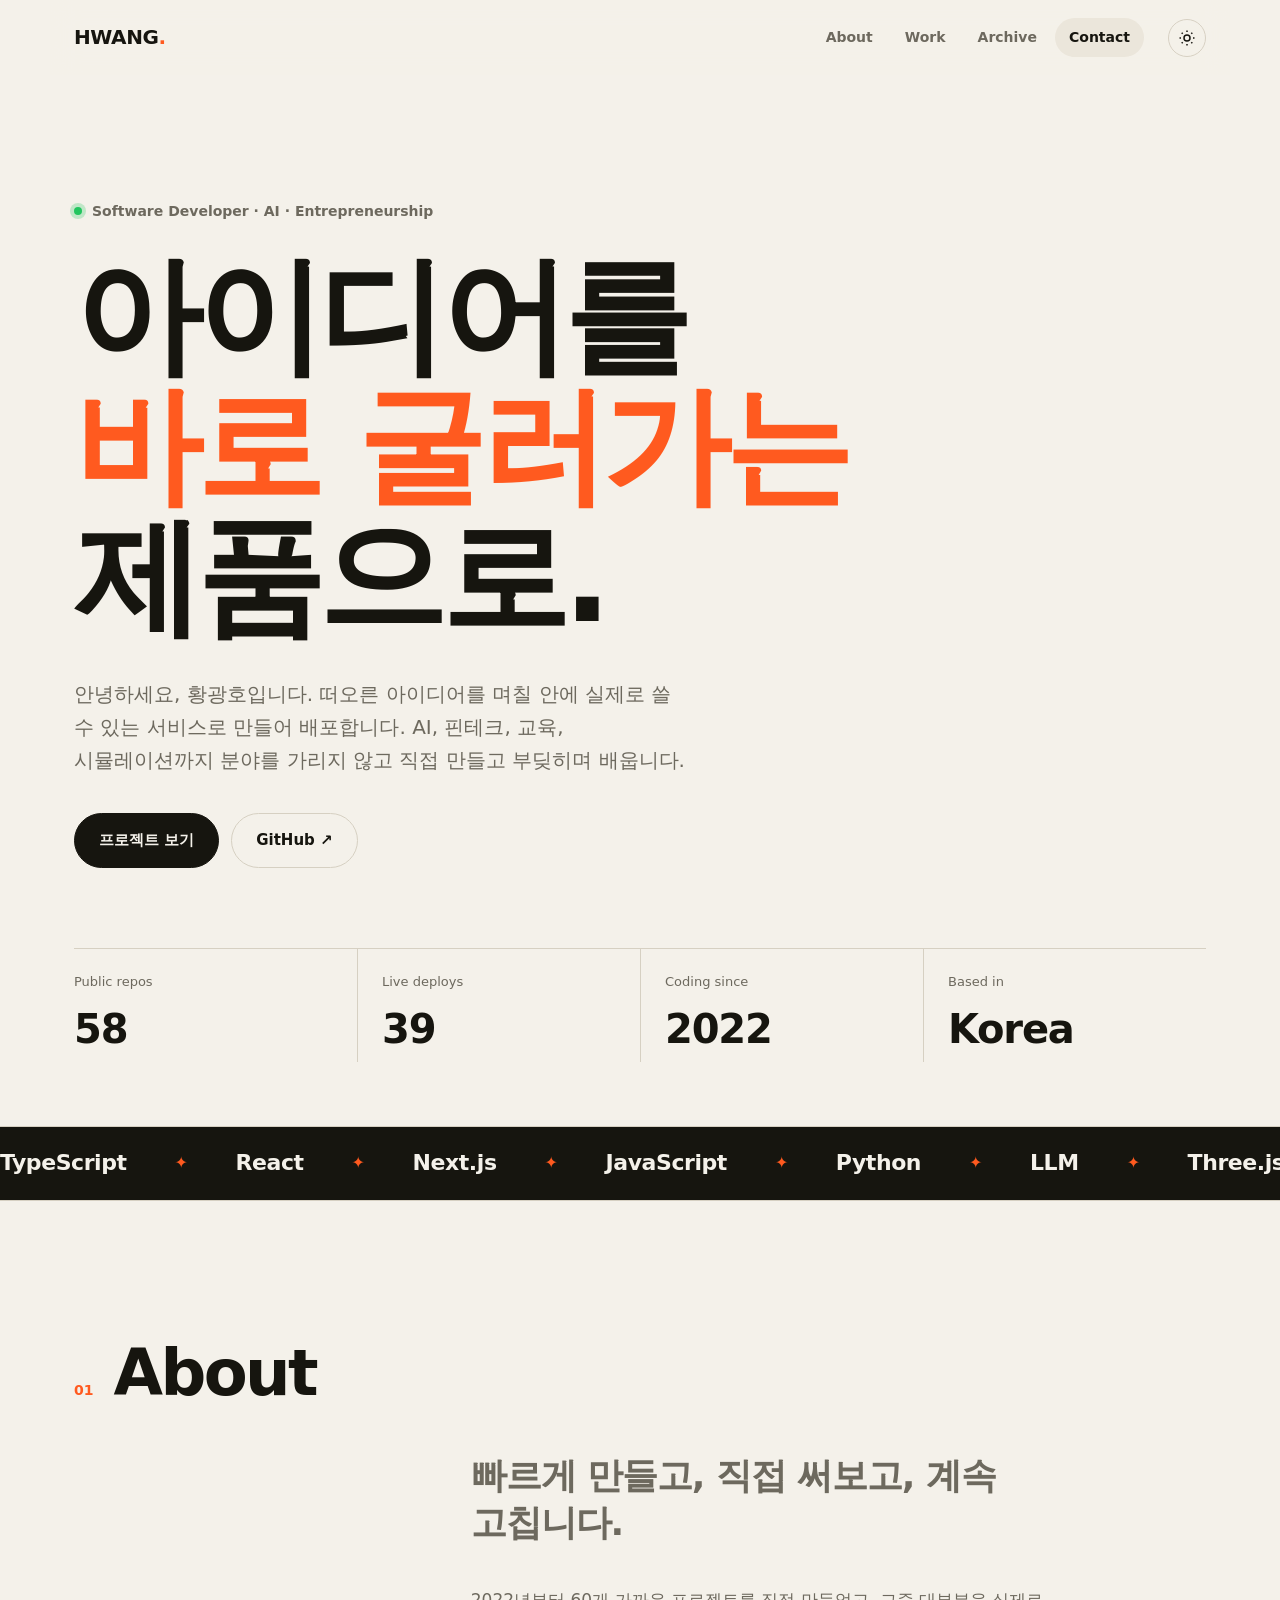
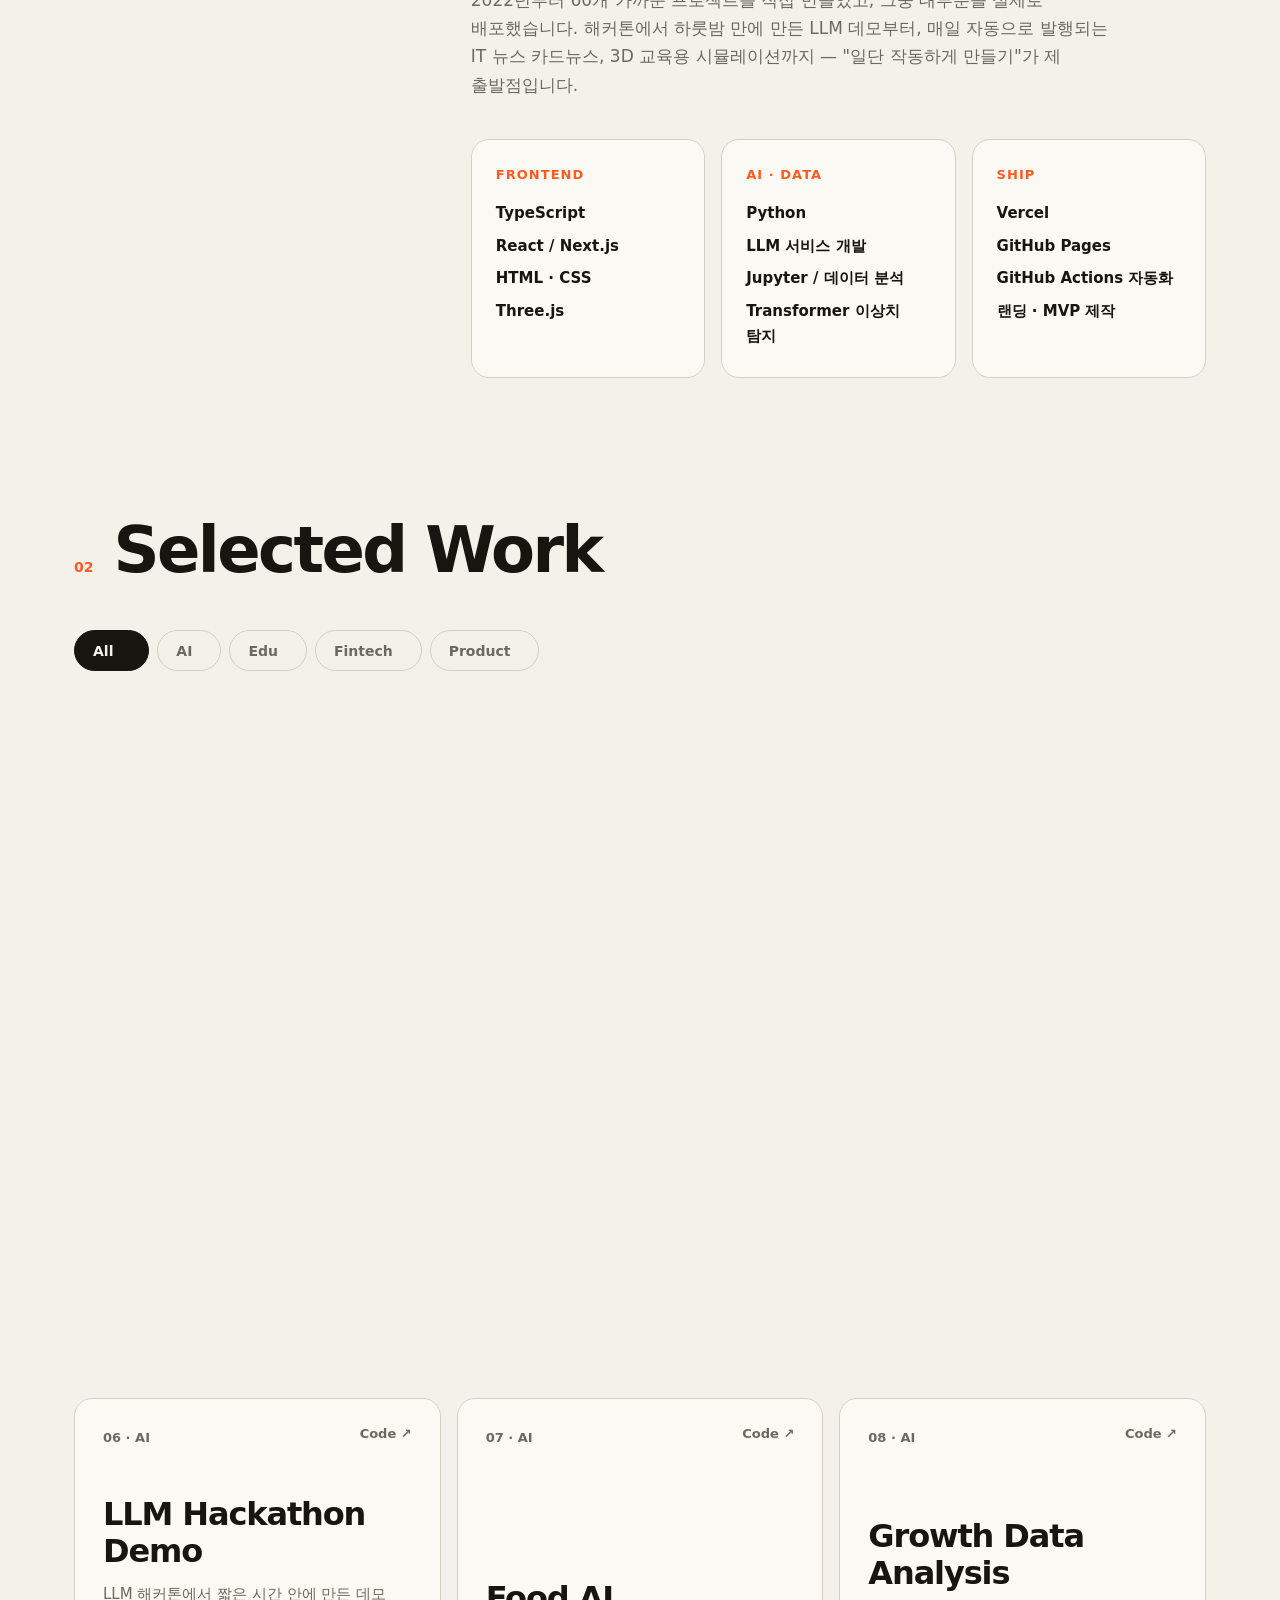
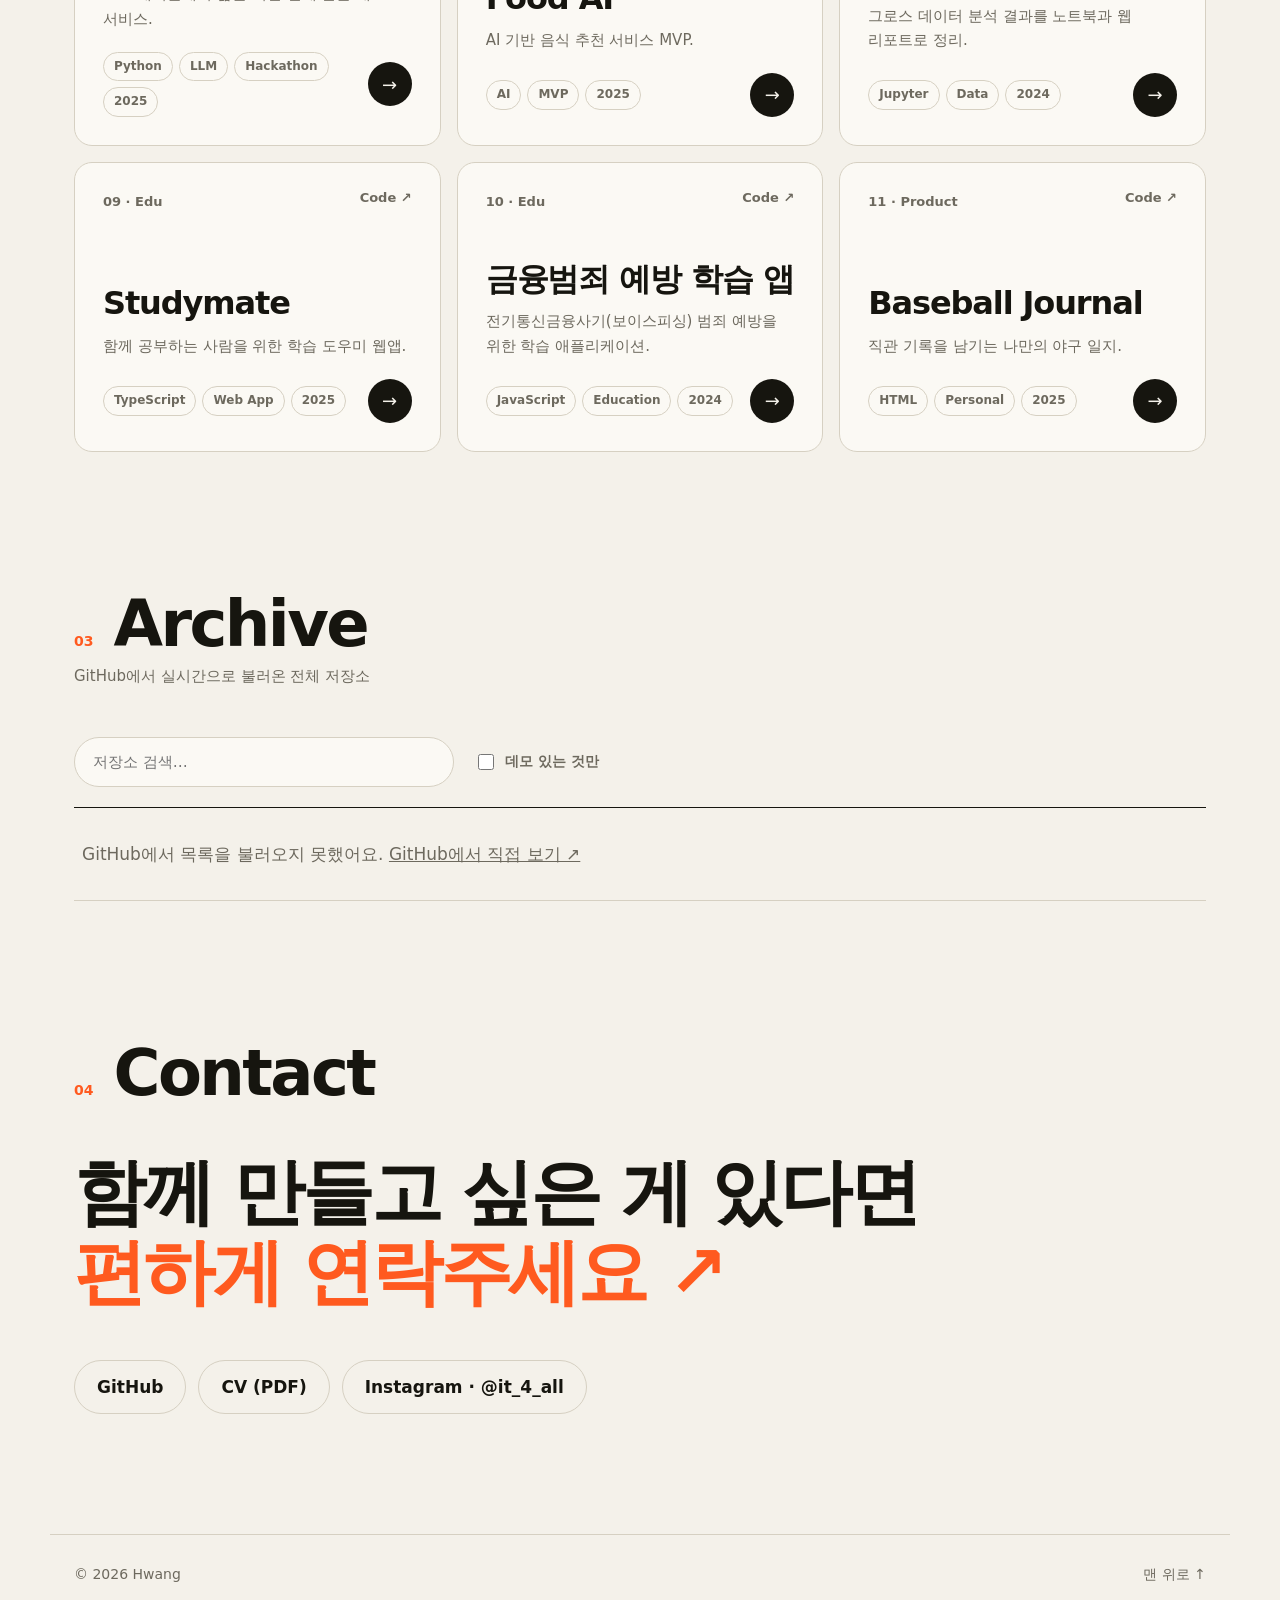
==== index.html @ e44b5382 "Rebuild site as a static portfolio Replace the unused Chirpy theme source with a hand-built static p" ====
<!doctype html>
<html lang="ko">
<head>
  <meta charset="utf-8" />
  <meta name="viewport" content="width=device-width, initial-scale=1" />
  <title>Hwang — Software Developer</title>
  <meta name="description" content="황광호 · Software Developer · AI · Entrepreneurship. 아이디어를 빠르게 만들어 세상에 내놓는 개발자." />
  <meta property="og:title" content="Hwang — Software Developer" />
  <meta property="og:description" content="Software Developer · AI · Entrepreneurship" />
  <meta property="og:image" content="https://avatars.githubusercontent.com/u/102862313?v=4" />
  <link rel="icon" href="assets/favicon.svg" type="image/svg+xml" />
  <link rel="preconnect" href="https://cdn.jsdelivr.net" />
  <link rel="stylesheet" href="https://cdn.jsdelivr.net/gh/orioncactus/pretendard@v1.3.9/dist/web/variable/pretendardvariable-dynamic-subset.min.css" />
  <link rel="stylesheet" href="assets/style.css" />
  <script>
    try { const t = localStorage.getItem('theme'); if (t) document.documentElement.dataset.theme = t; } catch (e) {}
  </script>
</head>
<body>
  <header class="nav">
    <a class="nav__logo" href="#top">HWANG<span>.</span></a>
    <nav class="nav__links" aria-label="주요 메뉴">
      <a href="#about">About</a>
      <a href="#work">Work</a>
      <a href="#archive">Archive</a>
      <a href="#contact">Contact</a>
    </nav>
    <button class="theme-btn" id="themeBtn" aria-label="테마 전환">
      <svg class="i-sun" viewBox="0 0 24 24" width="18" height="18" fill="none" stroke="currentColor" stroke-width="2"><circle cx="12" cy="12" r="4"/><path d="M12 2v2M12 20v2M4.9 4.9l1.4 1.4M17.7 17.7l1.4 1.4M2 12h2M20 12h2M4.9 19.1l1.4-1.4M17.7 6.3l1.4-1.4"/></svg>
      <svg class="i-moon" viewBox="0 0 24 24" width="18" height="18" fill="none" stroke="currentColor" stroke-width="2"><path d="M21 12.8A9 9 0 1 1 11.2 3a7 7 0 0 0 9.8 9.8z"/></svg>
    </button>
  </header>

  <main id="top">
    <!-- HERO -->
    <section class="hero">
      <p class="eyebrow reveal">Software Developer · AI · Entrepreneurship</p>
      <h1 class="hero__title reveal">
        아이디어를<br />
        <em>바로 굴러가는</em><br />
        제품으로.
      </h1>
      <p class="hero__lead reveal">
        안녕하세요, 황광호입니다. 떠오른 아이디어를 며칠 안에 실제로 쓸 수 있는 서비스로 만들어 배포합니다.
        AI, 핀테크, 교육, 시뮬레이션까지 분야를 가리지 않고 직접 만들고 부딪히며 배웁니다.
      </p>
      <div class="hero__cta reveal">
        <a class="btn btn--primary" href="#work">프로젝트 보기</a>
        <a class="btn" href="https://github.com/Hwang9170" target="_blank" rel="noopener">GitHub ↗</a>
      </div>

      <dl class="stats reveal" id="stats">
        <div><dt>Public repos</dt><dd data-stat="repos">58</dd></div>
        <div><dt>Live deploys</dt><dd data-stat="live">39</dd></div>
        <div><dt>Coding since</dt><dd>2022</dd></div>
        <div><dt>Based in</dt><dd>Korea</dd></div>
      </dl>
    </section>

    <!-- MARQUEE -->
    <div class="marquee" aria-hidden="true">
      <div class="marquee__track">
        <span>TypeScript</span><span>React</span><span>Next.js</span><span>JavaScript</span><span>Python</span><span>LLM</span><span>Three.js</span><span>Data Analysis</span><span>Vercel</span><span>GitHub Actions</span>
        <span>TypeScript</span><span>React</span><span>Next.js</span><span>JavaScript</span><span>Python</span><span>LLM</span><span>Three.js</span><span>Data Analysis</span><span>Vercel</span><span>GitHub Actions</span>
      </div>
    </div>

    <!-- ABOUT -->
    <section class="section" id="about">
      <div class="section__head reveal">
        <span class="section__num">01</span>
        <h2>About</h2>
      </div>
      <div class="about">
        <div class="about__photo reveal">
          <img src="https://avatars.githubusercontent.com/u/102862313?v=4" alt="Hwang 프로필 사진" width="320" height="320" loading="lazy" />
        </div>
        <div class="about__text reveal">
          <p class="about__big">빠르게 만들고, 직접 써보고, 계속 고칩니다.</p>
          <p>
            2022년부터 60개 가까운 프로젝트를 직접 만들었고, 그중 대부분을 실제로 배포했습니다.
            해커톤에서 하룻밤 만에 만든 LLM 데모부터, 매일 자동으로 발행되는 IT 뉴스 카드뉴스,
            3D 교육용 시뮬레이션까지 &mdash; "일단 작동하게 만들기"가 제 출발점입니다.
          </p>
          <div class="skills">
            <div>
              <h3>Frontend</h3>
              <ul><li>TypeScript</li><li>React / Next.js</li><li>HTML · CSS</li><li>Three.js</li></ul>
            </div>
            <div>
              <h3>AI · Data</h3>
              <ul><li>Python</li><li>LLM 서비스 개발</li><li>Jupyter / 데이터 분석</li><li>Transformer 이상치 탐지</li></ul>
            </div>
            <div>
              <h3>Ship</h3>
              <ul><li>Vercel</li><li>GitHub Pages</li><li>GitHub Actions 자동화</li><li>랜딩 · MVP 제작</li></ul>
            </div>
          </div>
        </div>
      </div>
    </section>

    <!-- WORK -->
    <section class="section" id="work">
      <div class="section__head reveal">
        <span class="section__num">02</span>
        <h2>Selected Work</h2>
      </div>
      <div class="filters reveal" id="workFilters" role="tablist"></div>
      <div class="work" id="workGrid"></div>
    </section>

    <!-- ARCHIVE -->
    <section class="section" id="archive">
      <div class="section__head reveal">
        <span class="section__num">03</span>
        <h2>Archive</h2>
        <p class="section__sub">GitHub에서 실시간으로 불러온 전체 저장소</p>
      </div>
      <div class="archive-tools reveal">
        <input type="search" id="archiveSearch" placeholder="저장소 검색…" aria-label="저장소 검색" />
        <label class="toggle"><input type="checkbox" id="liveOnly" /> 데모 있는 것만</label>
      </div>
      <ol class="archive" id="archiveList">
        <li class="archive__empty">불러오는 중…</li>
      </ol>
    </section>

    <!-- CONTACT -->
    <section class="section contact" id="contact">
      <div class="section__head reveal">
        <span class="section__num">04</span>
        <h2>Contact</h2>
      </div>
      <p class="contact__big reveal">함께 만들고 싶은 게 있다면<br /><a href="https://github.com/Hwang9170" target="_blank" rel="noopener">편하게 연락주세요 ↗</a></p>
      <ul class="contact__links reveal">
        <li><a href="https://github.com/Hwang9170" target="_blank" rel="noopener">GitHub</a></li>
        <li><a href="https://hwang0415.vercel.app/CV.pdf" target="_blank" rel="noopener">CV (PDF)</a></li>
        <li><a href="https://www.instagram.com/it_4_all" target="_blank" rel="noopener">Instagram · @it_4_all</a></li>
      </ul>
    </section>
  </main>

  <footer class="footer">
    <span>© <span id="year">2026</span> Hwang</span>
    <a href="#top">맨 위로 ↑</a>
  </footer>

  <script src="assets/projects.js"></script>
  <script src="assets/main.js"></script>
</body>
</html>
---- assets/style.css ----
/* ───────── Tokens ───────── */
:root {
  --bg: #f4f1ea;
  --bg-2: #ebe6db;
  --fg: #16150f;
  --muted: #6d695e;
  --line: #d6d0c2;
  --accent: #ff5a1f;
  --accent-fg: #fff;
  --card: #fbf9f4;
  --radius: 18px;
  --max: 1180px;
  --font: 'Pretendard Variable', Pretendard, -apple-system, BlinkMacSystemFont, system-ui, 'Apple SD Gothic Neo', 'Malgun Gothic', sans-serif;
  color-scheme: light;
}
@media (prefers-color-scheme: dark) {
  :root:not([data-theme='light']) {
    --bg: #0f0f0d;
    --bg-2: #181815;
    --fg: #f1eee6;
    --muted: #9b978c;
    --line: #2b2a25;
    --accent: #ff6a33;
    --card: #151512;
    color-scheme: dark;
  }
}
:root[data-theme='dark'] {
  --bg: #0f0f0d;
  --bg-2: #181815;
  --fg: #f1eee6;
  --muted: #9b978c;
  --line: #2b2a25;
  --accent: #ff6a33;
  --card: #151512;
  color-scheme: dark;
}

/* ───────── Base ───────── */
*, *::before, *::after { box-sizing: border-box; }
html { scroll-behavior: smooth; scroll-padding-top: 80px; }
body {
  margin: 0;
  background: var(--bg);
  color: var(--fg);
  font-family: var(--font);
  font-size: 17px;
  line-height: 1.65;
  -webkit-font-smoothing: antialiased;
  word-break: keep-all;
  overflow-x: hidden;
  transition: background .3s, color .3s;
}
a { color: inherit; }
img { max-width: 100%; display: block; }
::selection { background: var(--accent); color: var(--accent-fg); }

/* ───────── Nav ───────── */
.nav {
  position: sticky; top: 0; z-index: 50;
  display: flex; align-items: center; gap: 24px;
  max-width: var(--max); margin: 0 auto;
  padding: 18px 24px;
  background: color-mix(in srgb, var(--bg) 82%, transparent);
  backdrop-filter: blur(14px);
  -webkit-backdrop-filter: blur(14px);
}
.nav__logo { font-weight: 900; letter-spacing: -.02em; text-decoration: none; font-size: 20px; }
.nav__logo span { color: var(--accent); }
.nav__links { display: flex; gap: 4px; margin-left: auto; }
.nav__links a {
  text-decoration: none; font-size: 14px; font-weight: 600;
  padding: 8px 14px; border-radius: 999px; color: var(--muted);
  transition: color .2s, background .2s;
}
.nav__links a:hover, .nav__links a.is-active { color: var(--fg); background: var(--bg-2); }
.theme-btn {
  width: 38px; height: 38px; border-radius: 50%;
  display: grid; place-items: center;
  border: 1px solid var(--line); background: transparent; color: var(--fg);
  cursor: pointer; transition: border-color .2s, transform .2s;
}
.theme-btn:hover { border-color: var(--fg); transform: rotate(20deg); }
.theme-btn .i-moon { display: none; }
:root[data-theme='dark'] .theme-btn .i-sun { display: none; }
:root[data-theme='dark'] .theme-btn .i-moon { display: block; }
@media (prefers-color-scheme: dark) {
  :root:not([data-theme='light']) .theme-btn .i-sun { display: none; }
  :root:not([data-theme='light']) .theme-btn .i-moon { display: block; }
}

/* ───────── Hero ───────── */
.hero {
  max-width: var(--max); margin: 0 auto;
  padding: clamp(56px, 10vw, 120px) 24px 64px;
}
.eyebrow {
  display: inline-flex; align-items: center; gap: 10px;
  font-size: 14px; font-weight: 600; color: var(--muted);
  margin: 0 0 28px;
}
.eyebrow::before {
  content: ''; width: 8px; height: 8px; border-radius: 50%;
  background: #22c55e; box-shadow: 0 0 0 4px color-mix(in srgb, #22c55e 25%, transparent);
  animation: pulse 2s infinite;
}
@keyframes pulse { 50% { box-shadow: 0 0 0 8px transparent; } }
.hero__title {
  font-size: clamp(48px, 10vw, 128px);
  line-height: 1.02; letter-spacing: -.045em; font-weight: 800;
  margin: 0 0 36px;
}
.hero__title em {
  font-style: normal; color: var(--accent);
  position: relative;
}
.hero__lead { max-width: 620px; font-size: clamp(17px, 2vw, 20px); color: var(--muted); margin: 0 0 36px; }
.hero__cta { display: flex; flex-wrap: wrap; gap: 12px; }
.btn {
  display: inline-flex; align-items: center; gap: 8px;
  padding: 14px 24px; border-radius: 999px;
  border: 1px solid var(--line); text-decoration: none; font-weight: 700; font-size: 15px;
  transition: transform .2s, background .2s, border-color .2s;
}
.btn:hover { transform: translateY(-2px); border-color: var(--fg); }
.btn--primary { background: var(--fg); color: var(--bg); border-color: var(--fg); }
.btn--primary:hover { background: var(--accent); border-color: var(--accent); color: var(--accent-fg); }

.stats {
  display: grid; grid-template-columns: repeat(4, 1fr);
  margin: 80px 0 0; border-top: 1px solid var(--line);
}
.stats div { padding: 22px 0 0; }
.stats div + div { padding-left: 24px; border-left: 1px solid var(--line); }
.stats dt { font-size: 13px; color: var(--muted); font-weight: 500; }
.stats dd { margin: 4px 0 0; font-size: clamp(26px, 4vw, 40px); font-weight: 800; letter-spacing: -.03em; }

/* ───────── Marquee ───────── */
.marquee {
  overflow: hidden; border-block: 1px solid var(--line);
  background: var(--fg); color: var(--bg);
  padding: 18px 0;
}
.marquee__track { display: flex; gap: 48px; width: max-content; animation: scroll 32s linear infinite; }
.marquee__track span { font-size: 22px; font-weight: 800; letter-spacing: -.02em; white-space: nowrap; display: flex; align-items: center; gap: 48px; }
.marquee__track span::after { content: '✦'; color: var(--accent); font-size: 16px; }
@keyframes scroll { to { transform: translateX(-50%); } }

/* ───────── Section ───────── */
.section { max-width: var(--max); margin: 0 auto; padding: clamp(80px, 12vw, 140px) 24px 0; }
.section__head { display: flex; align-items: baseline; flex-wrap: wrap; gap: 8px 20px; margin-bottom: 48px; }
.section__num { font-size: 14px; font-weight: 700; color: var(--accent); font-variant-numeric: tabular-nums; }
.section__head h2 { font-size: clamp(36px, 6vw, 64px); letter-spacing: -.04em; line-height: 1; margin: 0; font-weight: 800; }
.section__sub { flex-basis: 100%; margin: 0; color: var(--muted); font-size: 15px; padding-left: 0; }

/* ───────── About ───────── */
.about { display: grid; grid-template-columns: 320px 1fr; gap: clamp(32px, 6vw, 80px); align-items: start; }
.about__photo {
  border-radius: var(--radius); overflow: hidden; aspect-ratio: 1;
  background: var(--bg-2); border: 1px solid var(--line);
  position: sticky; top: 100px;
}
.about__photo img { width: 100%; height: 100%; object-fit: cover; filter: grayscale(.2) contrast(1.05); }
.about__big { font-size: clamp(24px, 3.4vw, 36px); font-weight: 700; letter-spacing: -.03em; line-height: 1.3; margin: 0 0 24px; }
.about__text > p { color: var(--muted); margin: 0 0 40px; max-width: 640px; }
.skills { display: grid; grid-template-columns: repeat(3, 1fr); gap: 16px; }
.skills > div { padding: 24px; border-radius: var(--radius); background: var(--card); border: 1px solid var(--line); }
.skills h3 { margin: 0 0 12px; font-size: 13px; text-transform: uppercase; letter-spacing: .08em; color: var(--accent); }
.skills ul { list-style: none; margin: 0; padding: 0; }
.skills li { font-weight: 600; font-size: 15px; padding: 4px 0; }

/* ───────── Work ───────── */
.filters { display: flex; flex-wrap: wrap; gap: 8px; margin-bottom: 28px; }
.filters button {
  font: inherit; font-size: 14px; font-weight: 600;
  padding: 8px 18px; border-radius: 999px; cursor: pointer;
  border: 1px solid var(--line); background: transparent; color: var(--muted);
  transition: all .2s;
}
.filters button:hover { color: var(--fg); border-color: var(--fg); }
.filters button[aria-selected='true'] { background: var(--fg); color: var(--bg); border-color: var(--fg); }
.filters button sup { font-size: 10px; margin-left: 3px; opacity: .6; }

.work { display: grid; grid-template-columns: repeat(6, 1fr); gap: 16px; }
.card {
  grid-column: span 2;
  position: relative; display: flex; flex-direction: column;
  padding: 28px; min-height: 280px;
  border-radius: var(--radius); background: var(--card); border: 1px solid var(--line);
  text-decoration: none; overflow: hidden;
  transition: transform .35s cubic-bezier(.2,.8,.2,1), border-color .25s;
}
.card--featured { grid-column: span 3; min-height: 340px; }
.card::before {
  content: ''; position: absolute; inset: 0;
  background: var(--accent); transform: translateY(101%);
  transition: transform .45s cubic-bezier(.2,.8,.2,1); z-index: 0;
}
.card > * { position: relative; z-index: 1; transition: color .3s; }
.card:hover { transform: translateY(-4px); border-color: var(--accent); }
.card:hover::before { transform: translateY(0); }
.card:hover, .card:hover .card__desc, .card:hover .card__meta, .card:hover .tag { color: var(--accent-fg); }
.card:hover .tag { border-color: color-mix(in srgb, #fff 45%, transparent); }
.card__meta { display: flex; justify-content: space-between; font-size: 13px; color: var(--muted); font-weight: 600; font-variant-numeric: tabular-nums; }
.card__title { font-size: clamp(24px, 2.6vw, 32px); letter-spacing: -.035em; line-height: 1.15; margin: auto 0 12px; padding-top: 48px; font-weight: 800; }
.card--featured .card__title { font-size: clamp(30px, 3.6vw, 44px); }
.card__desc { color: var(--muted); font-size: 15px; margin: 0 0 20px; }
.card__foot { display: flex; align-items: center; justify-content: space-between; gap: 12px; }
.tags { display: flex; flex-wrap: wrap; gap: 6px; }
.tag { font-size: 12px; font-weight: 600; padding: 4px 10px; border-radius: 999px; border: 1px solid var(--line); color: var(--muted); }
.card__arrow {
  flex: none; width: 44px; height: 44px; border-radius: 50%;
  display: grid; place-items: center; background: var(--fg); color: var(--bg);
  font-size: 18px; transition: transform .35s, background .3s;
}
.card:hover .card__arrow { transform: rotate(-45deg); background: var(--accent-fg); color: var(--accent); }
.card > .card__cover { position: absolute; inset: 0; z-index: 3; border-radius: inherit; }
.card > .card__cover:focus-visible { outline: 3px solid var(--accent); outline-offset: 3px; }
.card > .card__code {
  position: absolute; top: 24px; right: 28px; z-index: 4;
  font-size: 13px; font-weight: 600; color: var(--muted); text-decoration: none;
}
.card__code:hover { text-decoration: underline; }
.card:hover .card__code { color: var(--accent-fg); }
.card.is-hidden { display: none; }

/* ───────── Archive ───────── */
.archive-tools { display: flex; flex-wrap: wrap; gap: 12px 20px; align-items: center; margin-bottom: 20px; }
.archive-tools input[type='search'] {
  flex: 1 1 260px; max-width: 380px;
  font: inherit; font-size: 15px; color: var(--fg);
  padding: 12px 18px; border-radius: 999px;
  border: 1px solid var(--line); background: var(--card);
}
.archive-tools input[type='search']:focus { outline: 2px solid var(--accent); outline-offset: 1px; }
.toggle { display: inline-flex; gap: 8px; align-items: center; font-size: 14px; font-weight: 600; color: var(--muted); cursor: pointer; }
.toggle input { accent-color: var(--accent); width: 16px; height: 16px; }

.archive { list-style: none; margin: 0; padding: 0; border-top: 1px solid var(--fg); }
.archive li { border-bottom: 1px solid var(--line); }
.archive__row {
  display: grid; grid-template-columns: 70px 1.2fr 2fr 130px 60px; gap: 16px; align-items: center;
  padding: 16px 8px; text-decoration: none; transition: background .2s, padding .2s;
}
.archive__row:hover { background: var(--bg-2); padding-left: 16px; }
.archive__year { color: var(--muted); font-size: 14px; font-variant-numeric: tabular-nums; }
.archive__name { font-weight: 700; overflow-wrap: anywhere; }
.archive__desc { color: var(--muted); font-size: 14px; overflow: hidden; text-overflow: ellipsis; white-space: nowrap; }
.archive__lang { font-size: 13px; color: var(--muted); display: flex; align-items: center; gap: 6px; }
.archive__lang i { width: 8px; height: 8px; border-radius: 50%; background: var(--muted); display: inline-block; }
.archive__live { font-size: 12px; font-weight: 700; color: var(--accent); text-align: right; }
.archive__empty { padding: 32px 8px; color: var(--muted); }
.archive__more { display: block; width: 100%; margin-top: 20px; }

/* ───────── Contact ───────── */
.contact { padding-bottom: 120px; }
.contact__big { font-size: clamp(32px, 6vw, 72px); font-weight: 800; letter-spacing: -.045em; line-height: 1.1; margin: 0 0 48px; }
.contact__big a { color: var(--accent); text-decoration: none; background: linear-gradient(currentColor, currentColor) 0 100% / 0 3px no-repeat; transition: background-size .4s; }
.contact__big a:hover { background-size: 100% 3px; }
.contact__links { list-style: none; padding: 0; margin: 0; display: flex; flex-wrap: wrap; gap: 12px; }
.contact__links a { display: inline-block; padding: 12px 22px; border-radius: 999px; border: 1px solid var(--line); text-decoration: none; font-weight: 600; transition: all .2s; }
.contact__links a:hover { background: var(--fg); color: var(--bg); border-color: var(--fg); }

/* ───────── Footer ───────── */
.footer {
  max-width: var(--max); margin: 0 auto; padding: 28px 24px 40px;
  display: flex; justify-content: space-between; border-top: 1px solid var(--line);
  font-size: 14px; color: var(--muted);
}
.footer a { text-decoration: none; }
.footer a:hover { color: var(--fg); }

/* ───────── Reveal ───────── */
.js .reveal { opacity: 0; transform: translateY(24px); transition: opacity .8s cubic-bezier(.2,.8,.2,1), transform .8s cubic-bezier(.2,.8,.2,1); }
.js .reveal.is-in { opacity: 1; transform: none; }
@media (prefers-reduced-motion: reduce) {
  .js .reveal { opacity: 1; transform: none; transition: none; }
  .marquee__track, .eyebrow::before { animation: none; }
  html { scroll-behavior: auto; }
}

/* ───────── Responsive ───────── */
@media (max-width: 960px) {
  .work { grid-template-columns: repeat(2, 1fr); }
  .card, .card--featured { grid-column: span 1; }
  .card--featured:first-child { grid-column: span 2; }
  .about { grid-template-columns: 1fr; }
  .about__photo { position: static; max-width: 220px; }
  .archive__row { grid-template-columns: 56px 1fr 110px 50px; }
  .archive__desc { display: none; }
}
@media (max-width: 640px) {
  body { font-size: 16px; }
  .nav { padding: 14px 16px; gap: 12px; }
  .nav__links a { padding: 6px 8px; font-size: 13px; }
  .nav__links a:nth-child(3) { display: none; }
  .hero, .section { padding-left: 16px; padding-right: 16px; }
  .stats { grid-template-columns: repeat(2, 1fr); }
  .stats div:nth-child(3) { padding-left: 0; border-left: 0; }
  .work { grid-template-columns: 1fr; }
  .card, .card--featured, .card--featured:first-child { grid-column: span 1; min-height: 260px; padding: 24px; }
  .skills { grid-template-columns: 1fr; }
  .archive__row { grid-template-columns: 1fr auto; gap: 4px 12px; }
  .archive__year { grid-column: 1; grid-row: 2; font-size: 12px; }
  .archive__lang { grid-column: 2; grid-row: 2; justify-content: flex-end; }
  .archive__name { grid-column: 1; grid-row: 1; }
  .archive__live { grid-column: 2; grid-row: 1; }
  .footer { padding: 24px 16px 32px; }
}
@media (max-width: 380px) {
  .nav__logo { font-size: 17px; }
  .nav__links a:nth-child(1) { display: none; }
}
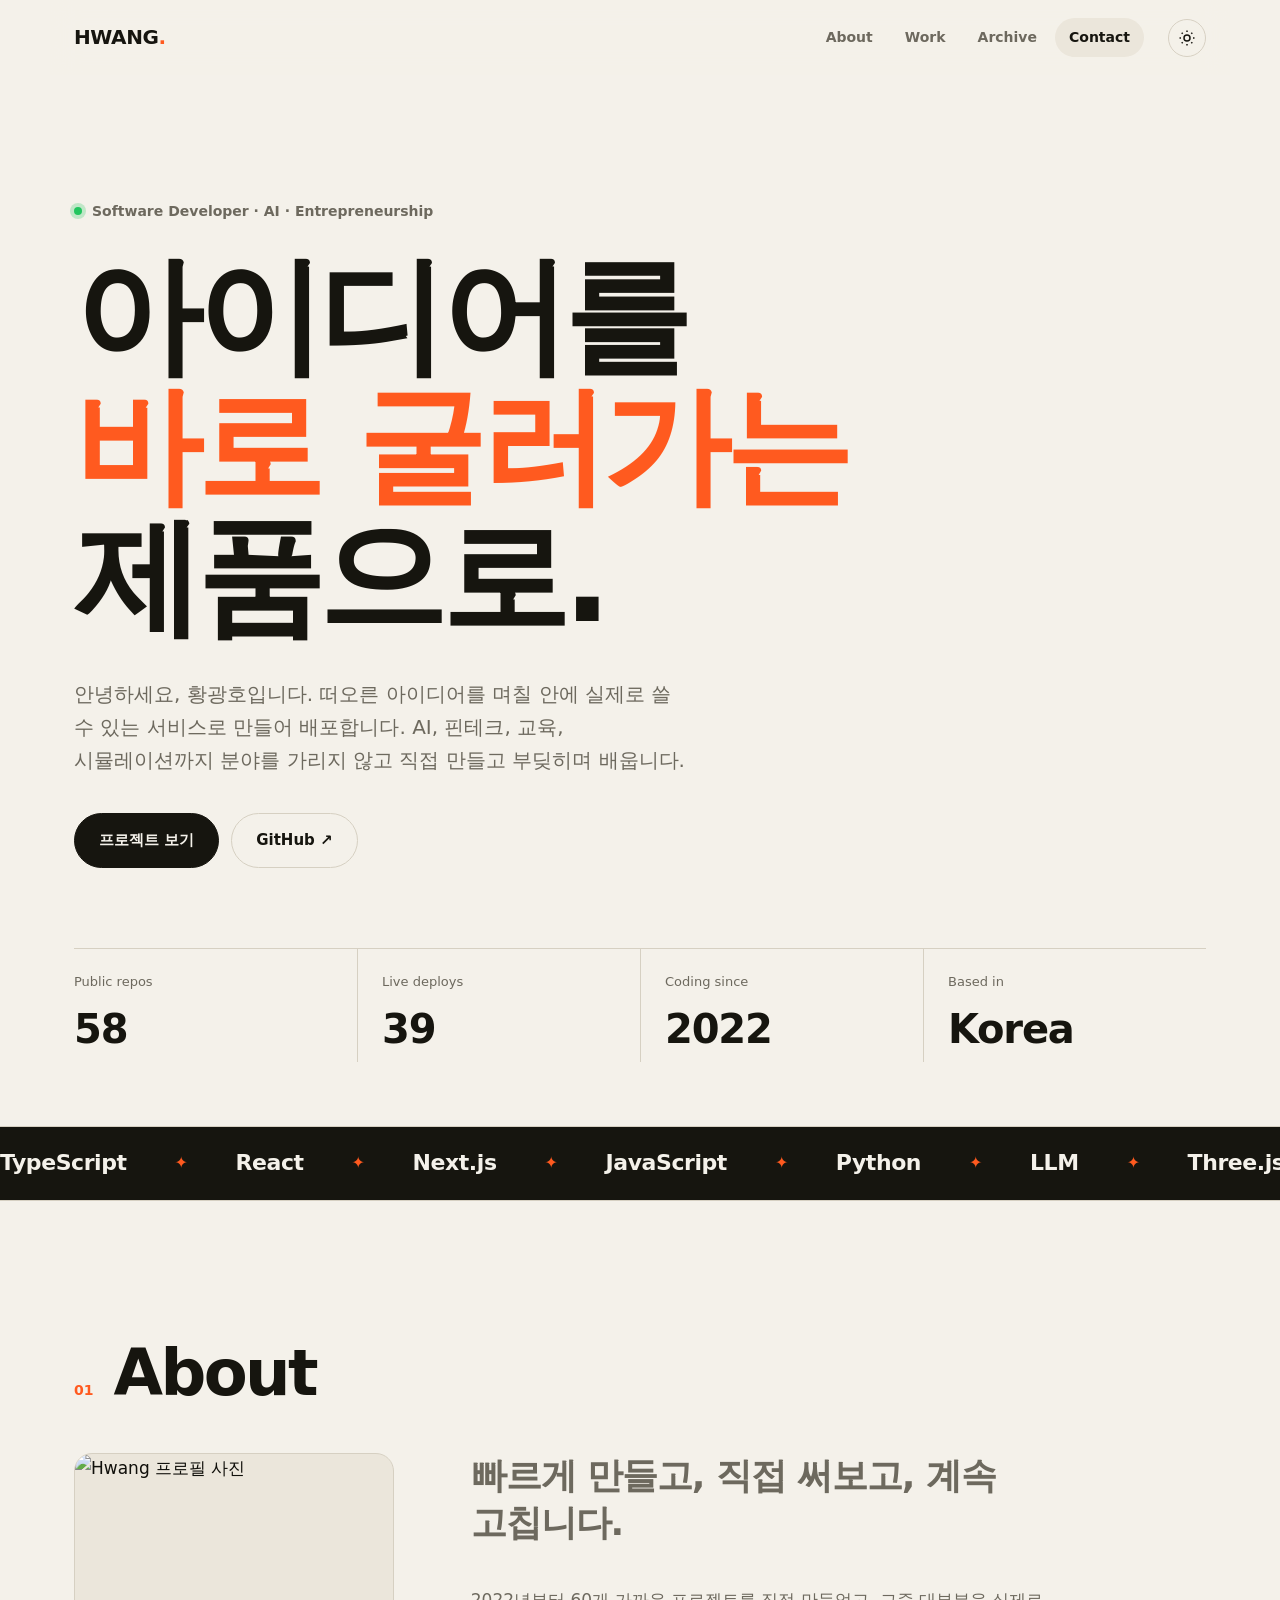
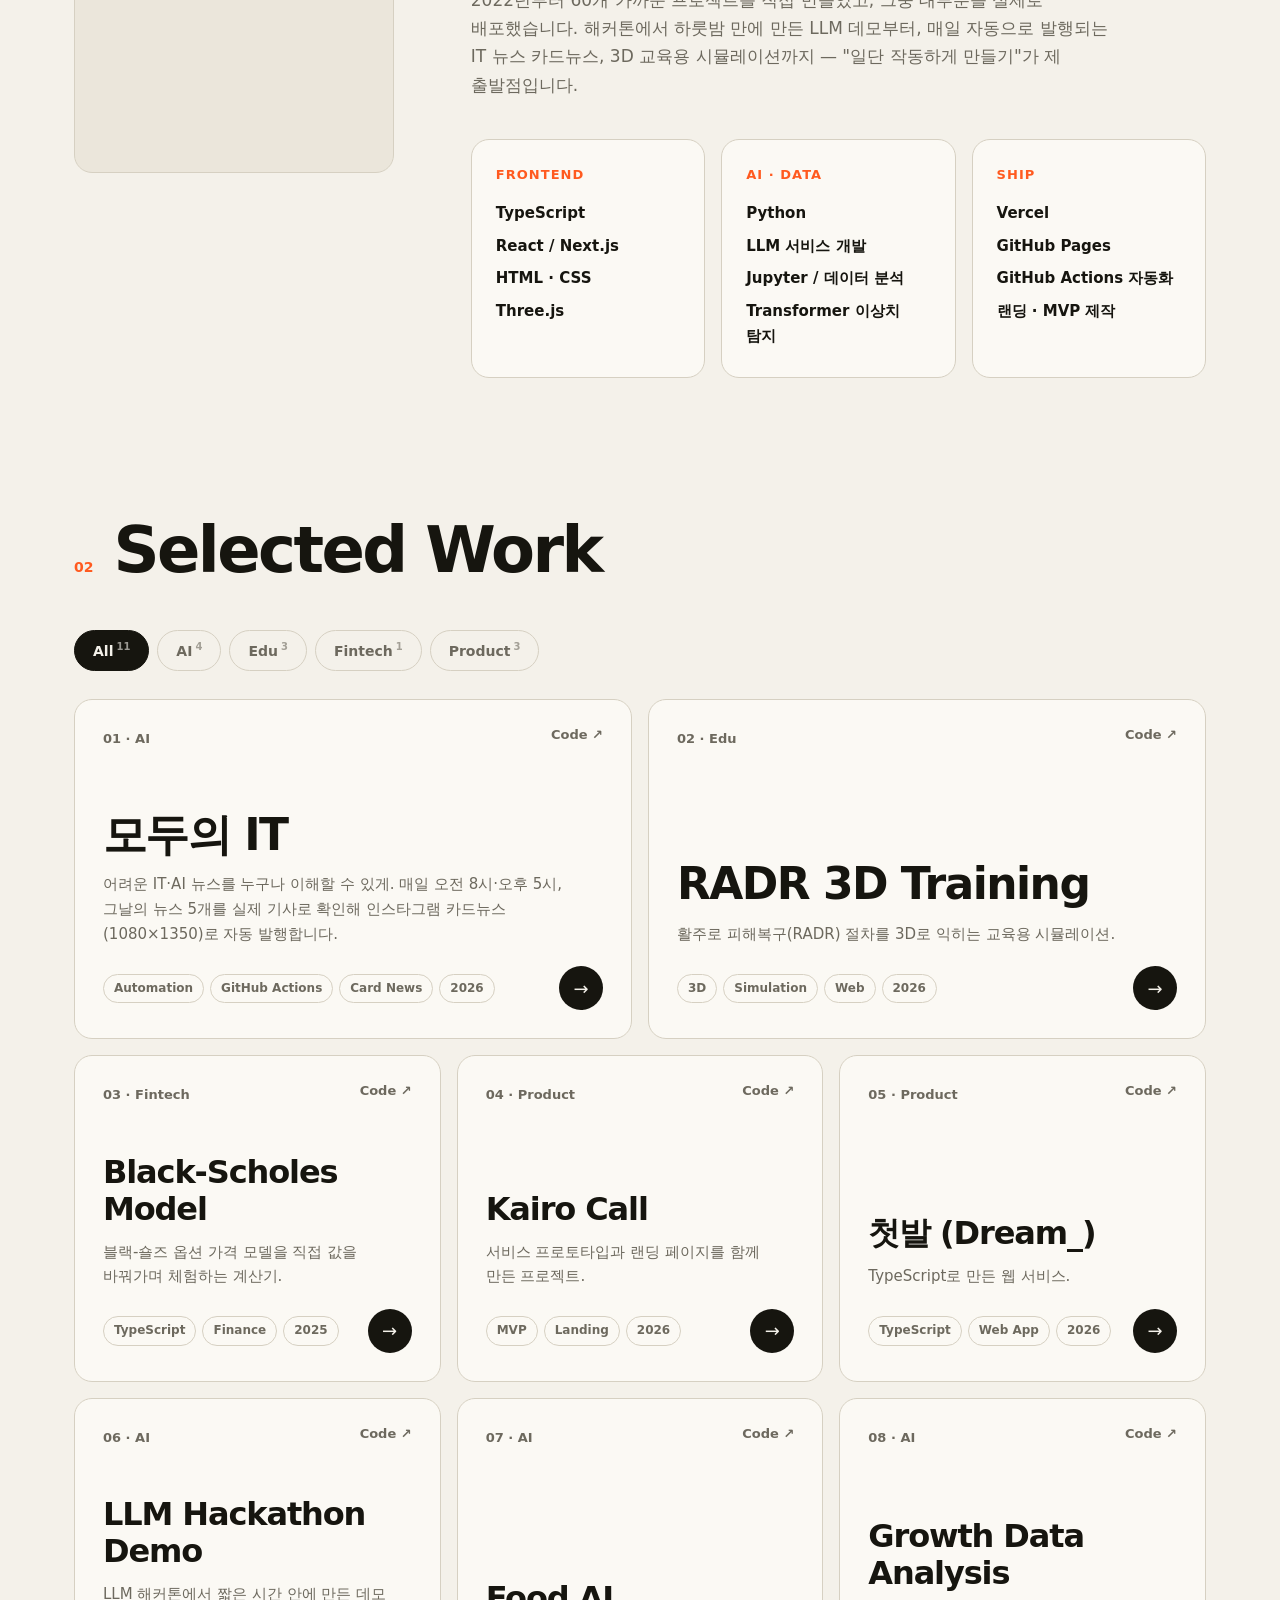
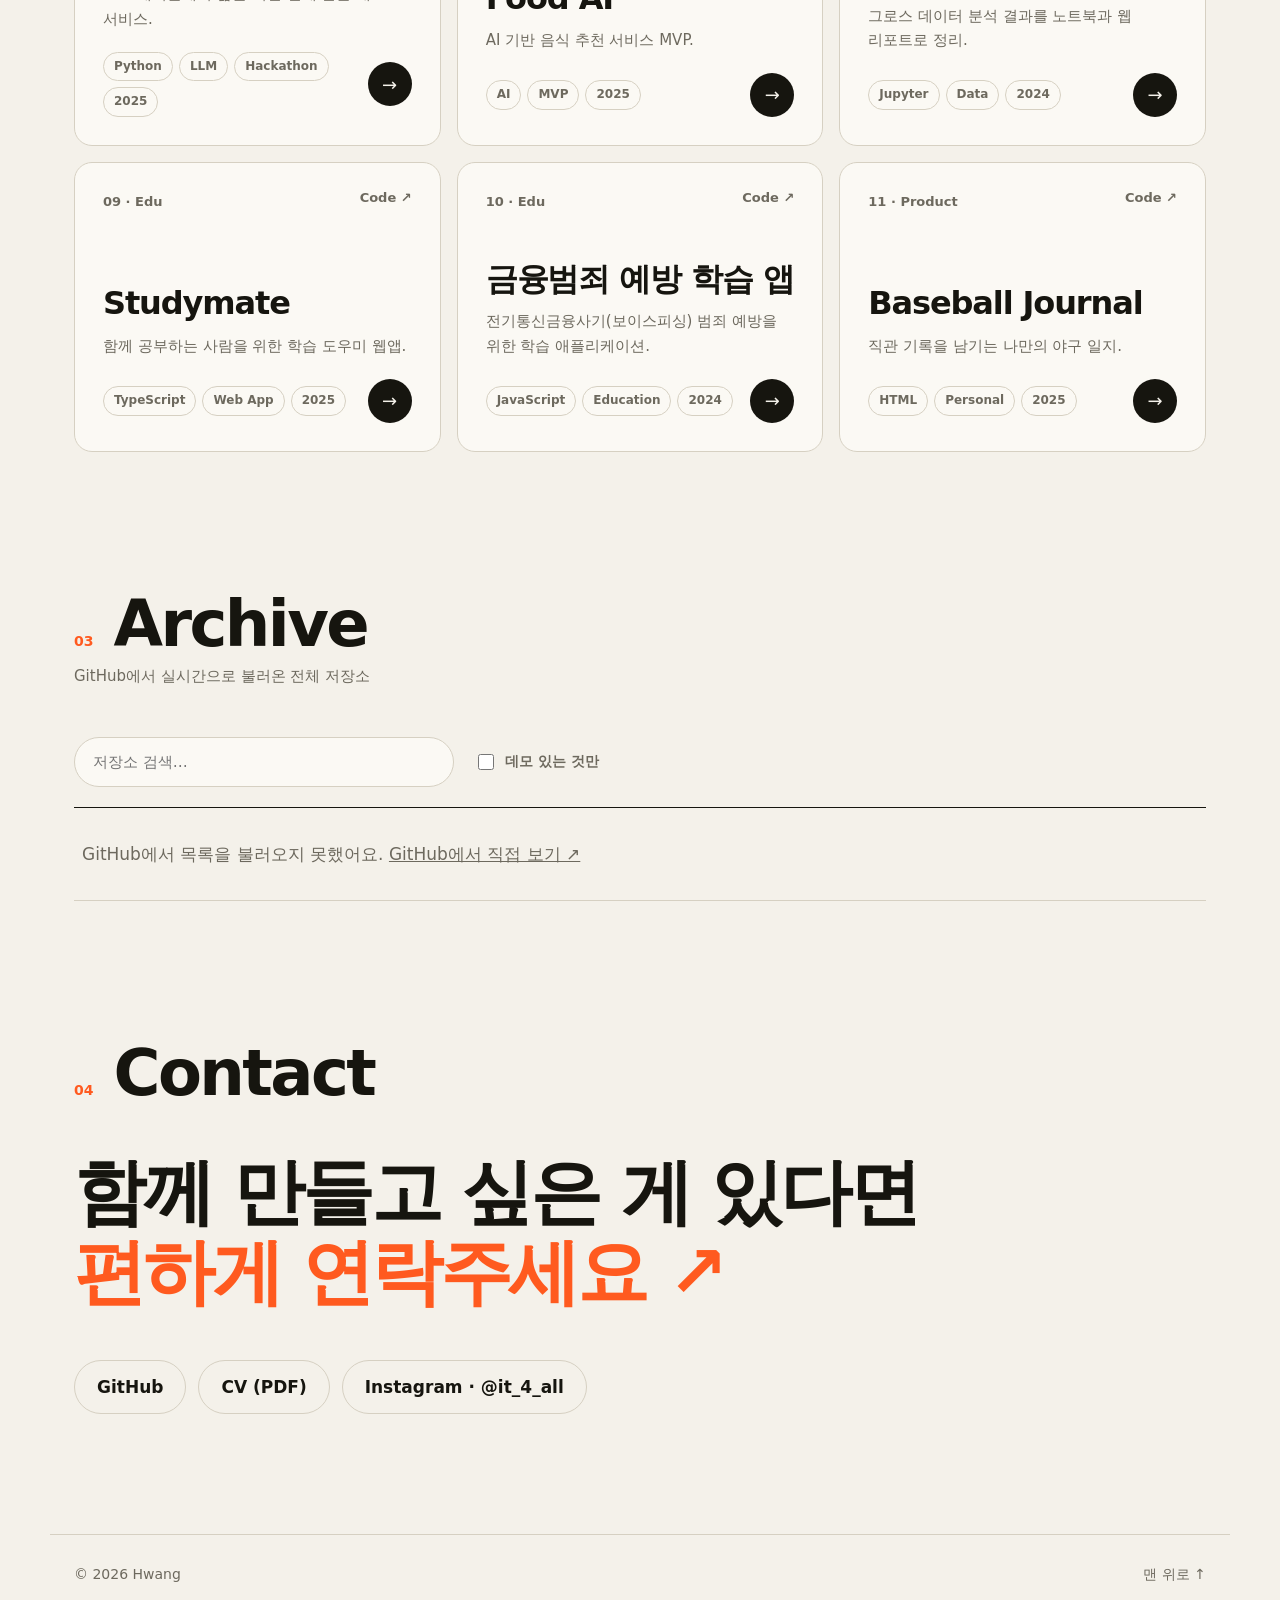
==== commit a2c338a2: "Write README with preview and set social preview image Co-Authored-By: Claude Opus 5.5 <noreply@anth" ====
--- a/index.html
+++ b/index.html
@@ -7,7 +7,9 @@
   <meta name="description" content="황광호 · Software Developer · AI · Entrepreneurship. 아이디어를 빠르게 만들어 세상에 내놓는 개발자." />
   <meta property="og:title" content="Hwang — Software Developer" />
   <meta property="og:description" content="Software Developer · AI · Entrepreneurship" />
-  <meta property="og:image" content="https://avatars.githubusercontent.com/u/102862313?v=4" />
+  <meta property="og:image" content="https://hwang9170.github.io/Hwang.github.io/assets/preview-light.png" />
+  <meta property="og:url" content="https://hwang9170.github.io/Hwang.github.io/" />
+  <meta name="twitter:card" content="summary_large_image" />
   <link rel="icon" href="assets/favicon.svg" type="image/svg+xml" />
   <link rel="preconnect" href="https://cdn.jsdelivr.net" />
   <link rel="stylesheet" href="https://cdn.jsdelivr.net/gh/orioncactus/pretendard@v1.3.9/dist/web/variable/pretendardvariable-dynamic-subset.min.css" />
